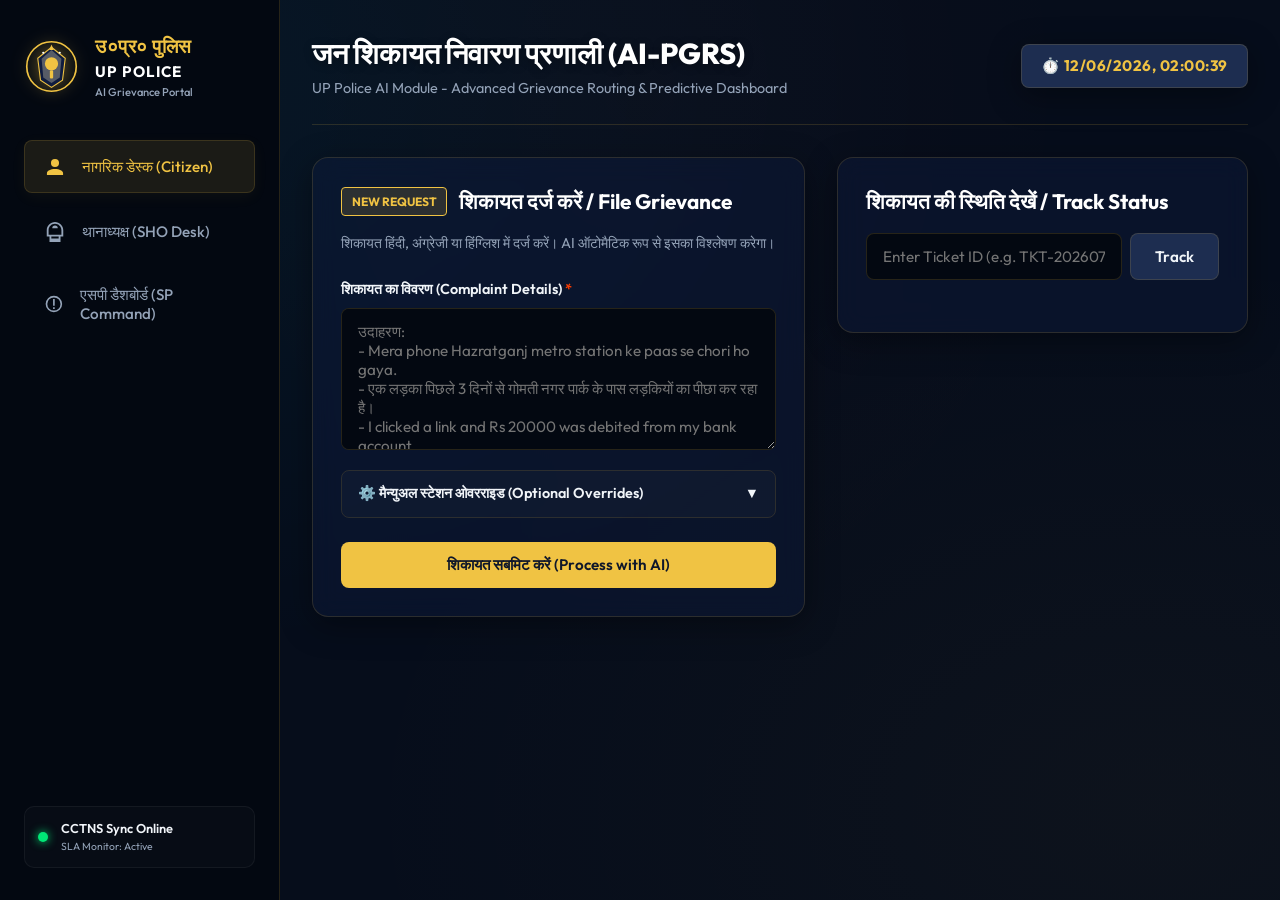
==== frontend/index.html @ 9579d9e3 "yes" ====
<!DOCTYPE html>
<html lang="hi">
<head>
    <meta charset="UTF-8">
    <meta name="viewport" content="width=device-width, initial-scale=1.0">
    <title>UP Police AI-PGRS | जन शिकायत निवारण प्रणाली</title>
    <meta name="description" content="Uttar Pradesh Police AI-Based Public Grievance Redressal System - Advanced Jan Sunwai & CCTNS Integration.">
    <!-- Google Fonts -->
    <link rel="preconnect" href="https://fonts.googleapis.com">
    <link rel="preconnect" href="https://fonts.gstatic.com" crossorigin>
    <link href="https://fonts.googleapis.com/css2?family=Outfit:wght@300;400;500;600;700;800&family=Yatra+One&display=swap" rel="stylesheet">
    <link rel="stylesheet" href="styles.css">
</head>
<body>
    <div class="app-container">
        <!-- Sidebar Navigation -->
        <aside class="sidebar">
            <div class="brand">
                <div class="logo-container">
                    <!-- Custom Police Emblem SVG -->
                    <svg viewBox="0 0 100 100" class="police-logo">
                        <circle cx="50" cy="50" r="45" fill="none" stroke="var(--gold)" stroke-width="3" />
                        <path d="M50,15 L75,35 L70,75 L50,88 L30,75 L25,35 Z" fill="var(--navy-light)" stroke="var(--gold)" stroke-width="2" />
                        <path d="M50,20 L68,36 L65,70 L50,80 L35,70 L32,36 Z" fill="var(--gold-light)" opacity="0.3"/>
                        <circle cx="50" cy="45" r="12" fill="var(--gold)"/>
                        <rect x="47" y="57" width="6" height="15" fill="var(--gold)" rx="2"/>
                        <polygon points="50,10 54,20 46,20" fill="var(--gold)"/>
                        <!-- Decorative stars -->
                        <circle cx="35" cy="25" r="2" fill="white"/>
                        <circle cx="65" cy="25" r="2" fill="white"/>
                    </svg>
                </div>
                <div class="brand-text">
                    <span class="hindi-brand">उ०प्र० पुलिस</span>
                    <span class="eng-brand">UP POLICE</span>
                    <span class="app-sub">AI Grievance Portal</span>
                </div>
            </div>
            
            <nav class="nav-menu">
                <button class="nav-item active" id="tab-citizen" onclick="switchTab('citizen')">
                    <svg class="nav-icon" viewBox="0 0 24 24"><path fill="currentColor" d="M12,4A4,4 0 0,1 16,8A4,4 0 0,1 12,12A4,4 0 0,1 8,8A4,4 0 0,1 12,4M12,14C16.42,14 20,15.79 20,18V20H4V18C4,15.79 7.58,14 12,14Z"/></svg>
                    <span>नागरिक डेस्क (Citizen)</span>
                </button>
                <button class="nav-item" id="tab-sho" onclick="switchTab('sho')">
                    <svg class="nav-icon" viewBox="0 0 24 24"><path fill="currentColor" d="M12,1C7,1 3,5 3,10V17H6V23H18V17H21V10C21,5 17,1 12,1M12,5A3,3 0 0,1 15,8H9A3,3 0 0,1 12,5M16,19H8V17H16V19M19,15H5V10C5,6.13 8.13,3 12,3C15.87,3 19,6.13 19,10V15Z"/></svg>
                    <span>थानाध्यक्ष (SHO Desk)</span>
                </button>
                <button class="nav-item" id="tab-sp" onclick="switchTab('sp')">
                    <svg class="nav-icon" viewBox="0 0 24 24"><path fill="currentColor" d="M12 2A10 10 0 0 0 2 12A10 10 0 0 0 12 22A10 10 0 0 0 22 12A10 10 0 0 0 12 2M12 4A8 8 0 0 1 20 12A8 8 0 0 1 12 20A8 8 0 0 1 4 12A8 8 0 0 1 12 4M11 6V14H13V6H11M11 16V18H13V16H11Z"/></svg>
                    <span>एसपी डैशबोर्ड (SP Command)</span>
                </button>
            </nav>

            <div class="system-status">
                <div class="status-indicator online"></div>
                <div class="status-details">
                    <span class="status-title">CCTNS Sync Online</span>
                    <span class="status-time">SLA Monitor: Active</span>
                </div>
            </div>
        </aside>

        <!-- Main Content Area -->
        <main class="main-content">
            <header class="top-header">
                <div class="header-title">
                    <h1 id="main-heading">जन शिकायत निवारण प्रणाली (AI-PGRS)</h1>
                    <p class="subtitle">UP Police AI Module - Advanced Grievance Routing & Predictive Dashboard</p>
                </div>
                <div class="live-clock" id="live-clock">Loading Time...</div>
            </header>

            <!-- CITIZEN VIEW -->
            <section id="view-citizen" class="content-section active">
                <div class="citizen-grid">
                    <!-- Left: File Complaint Card -->
                    <div class="card form-card">
                        <div class="card-header">
                            <span class="badge badge-gold">New Request</span>
                            <h2>शिकायत दर्ज करें / File Grievance</h2>
                        </div>
                        <p class="card-desc">शिकायत हिंदी, अंग्रेजी या हिंग्लिश में दर्ज करें। AI ऑटोमैटिक रूप से इसका विश्लेषण करेगा।</p>
                        
                        <form id="grievance-form" onsubmit="handleGrievanceSubmit(event)">
                            <div class="form-group">
                                <label for="complaint-text">शिकायत का विवरण (Complaint Details) <span class="required">*</span></label>
                                <textarea id="complaint-text" required placeholder="उदाहरण: 
- Mera phone Hazratganj metro station ke paas se chori ho gaya.
- एक लड़का पिछले 3 दिनों से गोमती नगर पार्क के पास लड़कियों का पीछा कर रहा है।
- I clicked a link and Rs 20000 was debited from my bank account." rows="6"></textarea>
                            </div>

                            <div class="accordion">
                                <div class="accordion-header" onclick="toggleAccordion('override-fields')">
                                    <span>⚙️ मैन्युअल स्टेशन ओवरराइड (Optional Overrides)</span>
                                    <span id="accordion-arrow">▼</span>
                                </div>
                                <div id="override-fields" class="accordion-content">
                                    <div class="form-row">
                                        <div class="form-group">
                                            <label for="citizen-district">जिला (District)</label>
                                            <select id="citizen-district" onchange="loadCitizenStations()">
                                                <option value="">AI automatic detection</option>
                                                <option value="Lucknow">Lucknow</option>
                                                <option value="Kanpur">Kanpur</option>
                                                <option value="Varanasi">Varanasi</option>
                                                <option value="Agra">Agra</option>
                                            </select>
                                        </div>
                                        <div class="form-group">
                                            <label for="citizen-station">थाना (Police Station)</label>
                                            <select id="citizen-station">
                                                <option value="">AI automatic detection</option>
                                            </select>
                                        </div>
                                    </div>
                                </div>
                            </div>

                            <button type="submit" id="btn-submit-grievance" class="btn btn-primary btn-block">
                                <span class="btn-text">शिकायत सबमिट करें (Process with AI)</span>
                                <div class="spinner" id="submit-spinner"></div>
                            </button>
                        </form>

                        <!-- Processing Timeline Loader (Simulated AI Steps) -->
                        <div class="ai-processing" id="ai-processing-loader">
                            <h3>AI Analyzing Grievance...</h3>
                            <div class="processing-steps">
                                <div class="step" id="step-lang"><span class="step-dot"></span> Detecting dialect & language...</div>
                                <div class="step" id="step-cat"><span class="step-dot"></span> Classifying crime type (NLP)...</div>
                                <div class="step" id="step-loc"><span class="step-dot"></span> Geolocation & station matching...</div>
                                <div class="step" id="step-urgency"><span class="step-dot"></span> Assessing urgency and SLA timer...</div>
                            </div>
                        </div>
                    </div>

                    <!-- Right Column: Submission Output / Ticket Status Tracker -->
                    <div class="citizen-right">
                        <!-- Dynamic Result Panel -->
                        <div class="card result-card" id="submission-result-card">
                            <div class="card-header border-bottom">
                                <span class="badge badge-success">Processed Successfully</span>
                                <h3>AI Analysis Output</h3>
                            </div>
                            <div class="result-details">
                                <div class="result-row highlighted">
                                    <span class="label">टिकेट आईडी (Ticket ID)</span>
                                    <span class="value val-ticket" id="res-ticket-id">-</span>
                                </div>
                                <div class="result-row">
                                    <span class="label">दर्ज भाषा (Language)</span>
                                    <span class="value" id="res-lang">-</span>
                                </div>
                                <div class="result-row">
                                    <span class="label">अपराध श्रेणी (Category)</span>
                                    <span class="value badge" id="res-category">-</span>
                                </div>
                                <div class="result-row">
                                    <span class="label">आवंटित थाना (Assigned Thana)</span>
                                    <span class="value" id="res-station">-</span>
                                </div>
                                <div class="result-row">
                                    <span class="label">गंभीरता स्कोर (Urgency Score)</span>
                                    <span class="value" id="res-urgency">-</span>
                                </div>
                                <div class="result-row">
                                    <span class="label">भाव विश्लेषण (Sentiment)</span>
                                    <span class="value" id="res-sentiment">-</span>
                                </div>
                                <div class="result-row status-highlight">
                                    <span class="label">वर्तमान स्थिति (Current Status)</span>
                                    <span class="value" id="res-status">-</span>
                                </div>
                            </div>
                            <div class="result-footer">
                                <p class="sla-warning">⏰ <strong>SLA Escalation Timer:</strong> If acknowledgment is not logged by the SHO within 1 minute, the case will automatically escalate to the SP Dashboard.</p>
                            </div>
                        </div>

                        <!-- Ticket Search Tracker -->
                        <div class="card tracker-card">
                            <div class="card-header">
                                <h2>शिकायत की स्थिति देखें / Track Status</h2>
                            </div>
                            <div class="search-box">
                                <input type="text" id="track-ticket-id" placeholder="Enter Ticket ID (e.g. TKT-20260701-0001)">
                                <button type="button" class="btn btn-secondary" onclick="trackGrievance()">Track</button>
                            </div>
                            
                            <div class="track-timeline" id="track-timeline-container">
                                <!-- Dynamically loaded actions timeline -->
                            </div>
                        </div>
                    </div>
                </div>
            </section>

            <!-- SHO WORKSTATION VIEW -->
            <section id="view-sho" class="content-section">
                <div class="sho-header-bar">
                    <div class="card sho-selector-card">
                        <label for="sho-station-select"><strong>कार्यरत थाना चुनें (Select Police Station Workspace):</strong></label>
                        <select id="sho-station-select" onchange="loadSHOGrievances()">
                            <!-- Seeded stations loaded dynamically -->
                        </select>
                    </div>
                </div>

                <div class="card table-card">
                    <div class="card-header flex-between">
                        <h2>थाने के मामले / Assigned Grievances</h2>
                        <span class="table-info" id="sho-cases-count">0 Cases Found</span>
                    </div>
                    
                    <div class="table-wrapper">
                        <table class="grid-table">
                            <thead>
                                <tr>
                                    <th>Ticket ID</th>
                                    <th>Grievance Text</th>
                                    <th>Category</th>
                                    <th>Urgency</th>
                                    <th>SLA Remaining / Escalation Status</th>
                                    <th>Status</th>
                                    <th>Actions</th>
                                </tr>
                            </thead>
                            <tbody id="sho-table-body">
                                <!-- Dynamic rows -->
                            </tbody>
                        </table>
                    </div>
                </div>

                <!-- Action Log Modal / Drawer (Inline Form below table) -->
                <div id="sho-action-drawer" class="card action-drawer-card hidden">
                    <div class="card-header flex-between border-bottom">
                        <h3>मामले पर कार्रवाई दर्ज करें | Log Action for <span id="action-tkt-display"></span></h3>
                        <button class="btn btn-close" onclick="closeSHODrawer()">✕</button>
                    </div>
                    <form onsubmit="submitSHOAction(event)" class="drawer-form">
                        <div class="form-row">
                            <div class="form-group">
                                <label for="action-sho-name">अधिकारी का नाम (Officer Name) <span class="required">*</span></label>
                                <input type="text" id="action-sho-name" required placeholder="e.g. Inspector Akhilesh Singh">
                            </div>
                            <div class="form-group">
                                <label for="action-status-select">स्थिति बदलें (Update Status) <span class="required">*</span></label>
                                <select id="action-status-select">
                                    <option value="Pending">Pending</option>
                                    <option value="Under Investigation">Under Investigation</option>
                                    <option value="Resolved">Resolved</option>
                                </select>
                            </div>
                        </div>
                        <div class="form-group">
                            <label for="action-message">की गई कार्रवाई का विवरण (Action Details / Investigation Diary) <span class="required">*</span></label>
                            <textarea id="action-message" required placeholder="दर्ज करें कि इस मामले में क्या कार्रवाई की जा रही है... (जैसे: गश्त दल भेजा गया, FIR दर्ज की गई, आदि)" rows="3"></textarea>
                        </div>
                        <div class="form-actions">
                            <button type="button" class="btn btn-secondary" onclick="closeSHODrawer()">Cancel</button>
                            <button type="submit" class="btn btn-primary">Save Action & Update status</button>
                        </div>
                    </form>
                </div>
            </section>

            <!-- SP DASHBOARD VIEW -->
            <section id="view-sp" class="content-section">
                <!-- SP Filtering Header -->
                <div class="sp-filters card">
                    <div class="form-row flex-align-center">
                        <div class="form-group">
                            <label for="sp-district-select"><strong>District Commander View (जिला):</strong></label>
                            <select id="sp-district-select" onchange="loadSPDashboard()">
                                <option value="Lucknow">Lucknow (Lucknow Range)</option>
                                <option value="Kanpur">Kanpur (Kanpur Outer/Inner)</option>
                                <option value="Varanasi">Varanasi (Varanasi Range)</option>
                                <option value="Agra">Agra (Agra Range)</option>
                            </select>
                        </div>
                        <div class="spam-toggle-container">
                            <label class="switch">
                                <input type="checkbox" id="sp-spam-toggle" onchange="loadSPDashboard()">
                                <span class="slider round"></span>
                            </label>
                            <span class="toggle-label">संभावित स्पैम/फेक दिखाएं (Show Potential Spam/Fake Only)</span>
                        </div>
                    </div>
                </div>

                <!-- KPI Cards Grid -->
                <div class="kpi-grid">
                    <div class="kpi-card card border-left-blue">
                        <span class="kpi-label">कुल शिकायतें (Total Complaints)</span>
                        <h3 class="kpi-val" id="kpi-total">0</h3>
                    </div>
                    <div class="kpi-card card border-left-orange">
                        <span class="kpi-label">लंबित शिकायतें (Unacknowledged / Pending)</span>
                        <h3 class="kpi-val text-orange" id="kpi-pending">0</h3>
                    </div>
                    <div class="kpi-card card border-left-green">
                        <span class="kpi-label">जांच के अधीन (Under Investigation)</span>
                        <h3 class="kpi-val text-green" id="kpi-active">0</h3>
                    </div>
                    <div class="kpi-card card border-left-gold">
                        <span class="kpi-label">निस्तारित (Resolved Cases)</span>
                        <h3 class="kpi-val text-gold" id="kpi-resolved">0</h3>
                    </div>
                    <div class="kpi-card card border-left-red alert-glowing">
                        <span class="kpi-label">SLA उल्लंघन (Escalations/Breaches)</span>
                        <h3 class="kpi-val text-red" id="kpi-escalated">0</h3>
                    </div>
                </div>

                <!-- Main Analytics Section (Map + Category Statistics) -->
                <div class="analytics-grid">
                    <!-- Left: Interactive Crime Hotmap SVG (Simulated) -->
                    <div class="card map-card">
                        <div class="card-header">
                            <h2>ज़िला अपराध हीटमैप | District Crime Hotspots (Real-time AI Overlay)</h2>
                        </div>
                        <p class="card-desc">सर्कल का साइज और रंग उस थाने में दर्ज कुल शिकायतों की संख्या को दर्शाता है।</p>
                        
                        <div class="map-wrapper">
                            <!-- Custom SVG District Map Overlay -->
                            <svg viewBox="0 0 500 500" class="district-svg" id="district-svg-map">
                                <defs>
                                    <radialGradient id="glow-red" cx="50%" cy="50%" r="50%">
                                        <stop offset="0%" stop-color="#ff4757" stop-opacity="0.8"/>
                                        <stop offset="100%" stop-color="#ff4757" stop-opacity="0"/>
                                    </radialGradient>
                                    <radialGradient id="glow-orange" cx="50%" cy="50%" r="50%">
                                        <stop offset="0%" stop-color="#ffa502" stop-opacity="0.8"/>
                                        <stop offset="100%" stop-color="#ffa502" stop-opacity="0"/>
                                    </radialGradient>
                                    <radialGradient id="glow-green" cx="50%" cy="50%" r="50%">
                                        <stop offset="0%" stop-color="#2ed573" stop-opacity="0.8"/>
                                        <stop offset="100%" stop-color="#2ed573" stop-opacity="0"/>
                                    </radialGradient>
                                </defs>
                                
                                <!-- Background Simulated Boundaries -->
                                <path d="M 50,50 L 250,30 L 450,80 L 480,250 L 400,450 L 150,470 L 30,300 Z" fill="rgba(10, 25, 47, 0.6)" stroke="var(--navy-light)" stroke-width="3" />
                                
                                <path d="M 50,50 L 180,180 L 250,30" fill="none" stroke="var(--navy-light)" stroke-width="1.5" stroke-dasharray="5,5"/>
                                <path d="M 180,180 L 150,470" fill="none" stroke="var(--navy-light)" stroke-width="1.5" stroke-dasharray="5,5"/>
                                <path d="M 180,180 L 400,450" fill="none" stroke="var(--navy-light)" stroke-width="1.5" stroke-dasharray="5,5"/>
                                <path d="M 180,180 L 480,250" fill="none" stroke="var(--navy-light)" stroke-width="1.5" stroke-dasharray="5,5"/>
                                
                                <!-- Police Stations Hotspot circles are injected dynamically via JavaScript -->
                                <g id="map-stations-group"></g>
                            </svg>
                        </div>
                    </div>

                    <!-- Right Column: Escalation Alerts Feed + Category Chart -->
                    <div class="analytics-right">
                        <!-- Category chart using pure HTML/CSS bars -->
                        <div class="card chart-card">
                            <div class="card-header">
                                <h2>श्रेणीवार वितरण | Category Breakdown</h2>
                            </div>
                            <div class="bar-chart-container" id="category-chart-container">
                                <!-- Dynamic bar rows -->
                            </div>
                        </div>

                        <!-- High Priority Escalation Alerts Feed -->
                        <div class="card alert-feed-card">
                            <div class="card-header">
                                <span class="alert-pulse-dot"></span>
                                <h2>त्वरित कार्रवाई अलर्ट | Critical SP Alerts</h2>
                            </div>
                            <div class="alert-list-wrapper" id="sp-alerts-list">
                                <!-- Dynamic escalation cards -->
                            </div>
                        </div>
                    </div>
                </div>
            </section>
        </main>
    </div>

    <!-- Script connection -->
    <script src="app.js"></script>
</body>
</html>
---- frontend/styles.css ----
/* UP Police AI-PGRS CSS Variables & Global Reset */
:root {
    --navy: #060d1b;
    --navy-light: #0f1c3f;
    --navy-lighter: #1d2d50;
    --navy-deep: #030811;
    --gold: #f0c343;
    --gold-light: #fff3c4;
    --white: #ffffff;
    
    --accent-blue: #00d2ff;
    --accent-green: #00e676;
    --accent-orange: #ff9100;
    --accent-red: #ff3d00;
    
    --text-main: #f1f5f9;
    --text-muted: #94a3b8;
    --text-dark: #0f172a;
    
    --glass-bg: rgba(15, 28, 63, 0.45);
    --glass-border: rgba(240, 195, 67, 0.15);
    --glass-shadow: 0 8px 32px 0 rgba(0, 0, 0, 0.37);
    
    --font-outfit: 'Outfit', sans-serif;
    --font-yatra: 'Yatra One', cursive;
}

* {
    margin: 0;
    padding: 0;
    box-sizing: border-box;
}

body {
    background-color: var(--navy);
    background-image: 
        radial-gradient(at 10% 10%, rgba(0, 210, 255, 0.05) 0px, transparent 50%),
        radial-gradient(at 90% 90%, rgba(240, 195, 67, 0.03) 0px, transparent 50%),
        radial-gradient(at 50% 10%, rgba(255, 61, 0, 0.02) 0px, transparent 50%);
    color: var(--text-main);
    font-family: var(--font-outfit);
    min-height: 100vh;
    overflow-x: hidden;
    line-height: 1.5;
}

/* App Layout Grid */
.app-container {
    display: grid;
    grid-template-columns: 280px 1fr;
    min-height: 100vh;
}

/* Sidebar Navigation */
.sidebar {
    background-color: var(--navy-deep);
    border-right: 1px solid var(--glass-border);
    padding: 2rem 1.5rem;
    display: flex;
    flex-direction: column;
    justify-content: space-between;
    height: 100vh;
    position: sticky;
    top: 0;
    z-index: 10;
}

.brand {
    display: flex;
    align-items: center;
    gap: 1rem;
    margin-bottom: 2.5rem;
}

.logo-container {
    width: 55px;
    height: 55px;
    filter: drop-shadow(0 0 8px rgba(240, 195, 67, 0.4));
}

.police-logo {
    width: 100%;
    height: 100%;
}

.brand-text {
    display: flex;
    flex-direction: column;
}

.hindi-brand {
    font-family: var(--font-outfit);
    font-weight: 800;
    font-size: 1.2rem;
    color: var(--gold);
    letter-spacing: 0.5px;
}

.eng-brand {
    font-weight: 700;
    font-size: 0.95rem;
    color: var(--white);
    letter-spacing: 1px;
}

.app-sub {
    font-size: 0.7rem;
    color: var(--text-muted);
    font-weight: 500;
}

.nav-menu {
    display: flex;
    flex-direction: column;
    gap: 0.75rem;
    flex-grow: 1;
}

.nav-item {
    background: none;
    border: 1px solid transparent;
    color: var(--text-muted);
    padding: 0.9rem 1.2rem;
    border-radius: 8px;
    cursor: pointer;
    font-family: var(--font-outfit);
    font-size: 0.95rem;
    font-weight: 500;
    display: flex;
    align-items: center;
    gap: 1rem;
    transition: all 0.3s cubic-bezier(0.4, 0, 0.2, 1);
    text-align: left;
    width: 100%;
}

.nav-item:hover {
    background-color: rgba(255, 255, 255, 0.03);
    color: var(--white);
    border-color: rgba(255, 255, 255, 0.05);
}

.nav-item.active {
    background-color: rgba(240, 195, 67, 0.1);
    color: var(--gold);
    border-color: var(--glass-border);
    box-shadow: 0 4px 15px rgba(240, 195, 67, 0.05);
}

.nav-icon {
    width: 22px;
    height: 22px;
    transition: transform 0.3s ease;
}

.nav-item.active .nav-icon {
    transform: scale(1.1);
}

.system-status {
    background: rgba(255, 255, 255, 0.02);
    border: 1px solid rgba(255, 255, 255, 0.05);
    border-radius: 10px;
    padding: 0.8rem;
    display: flex;
    align-items: center;
    gap: 0.8rem;
    margin-top: auto;
}

.status-indicator {
    width: 10px;
    height: 10px;
    border-radius: 50%;
}

.status-indicator.online {
    background-color: var(--accent-green);
    box-shadow: 0 0 10px var(--accent-green);
    animation: pulse-green 2s infinite;
}

.status-details {
    display: flex;
    flex-direction: column;
}

.status-title {
    font-size: 0.8rem;
    font-weight: 600;
    color: var(--text-main);
}

.status-time {
    font-size: 0.65rem;
    color: var(--text-muted);
}

/* Main Content Area */
.main-content {
    padding: 2rem;
    display: flex;
    flex-direction: column;
    gap: 2rem;
    height: 100vh;
    overflow-y: auto;
}

.top-header {
    display: flex;
    justify-content: space-between;
    align-items: center;
    border-bottom: 1px solid var(--glass-border);
    padding-bottom: 1.5rem;
}

.header-title h1 {
    font-size: 1.8rem;
    font-weight: 800;
    color: var(--white);
    text-shadow: 0 2px 10px rgba(0, 0, 0, 0.3);
}

.subtitle {
    color: var(--text-muted);
    font-size: 0.9rem;
    margin-top: 0.2rem;
}

.live-clock {
    background-color: var(--navy-lighter);
    border: 1px solid var(--glass-border);
    padding: 0.6rem 1.2rem;
    border-radius: 8px;
    font-weight: 700;
    font-size: 0.95rem;
    color: var(--gold);
    letter-spacing: 0.5px;
    box-shadow: var(--glass-shadow);
}

/* Content Sections */
.content-section {
    display: none;
    animation: fadeIn 0.4s ease-out forwards;
}

.content-section.active {
    display: block;
}

/* Cards Design System */
.card {
    background: var(--glass-bg);
    border: 1px solid var(--glass-border);
    border-radius: 16px;
    padding: 1.75rem;
    backdrop-filter: blur(12px);
    -webkit-backdrop-filter: blur(12px);
    box-shadow: var(--glass-shadow);
    transition: all 0.3s ease;
}

.card:hover {
    border-color: rgba(240, 195, 67, 0.25);
    box-shadow: 0 10px 40px 0 rgba(0, 0, 0, 0.45);
}

.card-header {
    display: flex;
    align-items: center;
    gap: 0.75rem;
    margin-bottom: 1rem;
}

.card-header h2 {
    font-size: 1.3rem;
    font-weight: 700;
    color: var(--white);
}

.card-desc {
    color: var(--text-muted);
    font-size: 0.9rem;
    margin-bottom: 1.5rem;
}

.border-bottom {
    border-bottom: 1px solid var(--glass-border);
    padding-bottom: 1rem;
    margin-bottom: 1.2rem;
}

/* Inputs & Form Styling */
.form-group {
    display: flex;
    flex-direction: column;
    gap: 0.5rem;
    margin-bottom: 1.25rem;
    width: 100%;
}

label {
    font-size: 0.9rem;
    font-weight: 600;
    color: var(--text-main);
}

.required {
    color: var(--accent-red);
}

textarea, select, input[type="text"] {
    background-color: var(--navy-deep);
    border: 1px solid var(--glass-border);
    border-radius: 8px;
    color: var(--text-main);
    padding: 0.8rem 1rem;
    font-family: var(--font-outfit);
    font-size: 0.95rem;
    transition: all 0.3s ease;
    width: 100%;
}

textarea:focus, select:focus, input[type="text"]:focus {
    outline: none;
    border-color: var(--gold);
    box-shadow: 0 0 0 3px rgba(240, 195, 67, 0.15);
}

.form-row {
    display: flex;
    gap: 1rem;
}

/* Buttons */
.btn {
    font-family: var(--font-outfit);
    font-weight: 600;
    font-size: 0.95rem;
    padding: 0.8rem 1.5rem;
    border-radius: 8px;
    cursor: pointer;
    border: 1px solid transparent;
    transition: all 0.3s ease;
    display: inline-flex;
    align-items: center;
    justify-content: center;
    gap: 0.5rem;
}

.btn-primary {
    background-color: var(--gold);
    color: var(--text-dark);
}

.btn-primary:hover {
    background-color: var(--gold-light);
    transform: translateY(-2px);
    box-shadow: 0 5px 15px rgba(240, 195, 67, 0.3);
}

.btn-secondary {
    background-color: var(--navy-lighter);
    color: var(--text-main);
    border-color: var(--glass-border);
}

.btn-secondary:hover {
    background-color: var(--navy-light);
    border-color: var(--gold);
}

.btn-block {
    width: 100%;
}

.btn-close {
    background: none;
    border: none;
    color: var(--text-muted);
    font-size: 1.2rem;
    cursor: pointer;
    transition: color 0.3s ease;
}

.btn-close:hover {
    color: var(--accent-red);
}

/* Badges */
.badge {
    font-size: 0.75rem;
    font-weight: 700;
    padding: 0.3rem 0.6rem;
    border-radius: 4px;
    text-transform: uppercase;
}

.badge-gold { background: rgba(240, 195, 67, 0.15); color: var(--gold); border: 1px solid var(--gold); }
.badge-success { background: rgba(0, 230, 118, 0.15); color: var(--accent-green); border: 1px solid var(--accent-green); }
.badge-danger { background: rgba(255, 61, 0, 0.15); color: var(--accent-red); border: 1px solid var(--accent-red); }
.badge-info { background: rgba(0, 210, 255, 0.15); color: var(--accent-blue); border: 1px solid var(--accent-blue); }

/* Accordion */
.accordion {
    border: 1px solid var(--glass-border);
    border-radius: 8px;
    margin-bottom: 1.5rem;
    overflow: hidden;
}

.accordion-header {
    background-color: rgba(255, 255, 255, 0.02);
    padding: 0.75rem 1rem;
    cursor: pointer;
    display: flex;
    justify-content: space-between;
    font-size: 0.9rem;
    font-weight: 600;
    color: var(--text-main);
    transition: background-color 0.3s ease;
}

.accordion-header:hover {
    background-color: rgba(255, 255, 255, 0.05);
}

.accordion-content {
    display: none;
    padding: 1rem;
    border-top: 1px solid var(--glass-border);
    background-color: rgba(0, 0, 0, 0.15);
}

/* Citizen Dashboard Grid layout */
.citizen-grid {
    display: grid;
    grid-template-columns: 1.2fr 1fr;
    gap: 2rem;
}

.citizen-right {
    display: flex;
    flex-direction: column;
    gap: 2rem;
}

/* AI loader steps */
.ai-processing {
    margin-top: 1.5rem;
    padding: 1.2rem;
    background: rgba(0, 0, 0, 0.2);
    border: 1px dashed var(--glass-border);
    border-radius: 10px;
    display: none;
}

.ai-processing h3 {
    font-size: 1rem;
    margin-bottom: 0.8rem;
    color: var(--gold);
    display: flex;
    align-items: center;
    gap: 0.5rem;
}

.processing-steps {
    display: flex;
    flex-direction: column;
    gap: 0.6rem;
}

.step {
    font-size: 0.85rem;
    color: var(--text-muted);
    display: flex;
    align-items: center;
    gap: 0.6rem;
}

.step-dot {
    width: 8px;
    height: 8px;
    border-radius: 50%;
    background-color: var(--navy-lighter);
    display: inline-block;
    transition: all 0.3s ease;
}

.step.active {
    color: var(--white);
    font-weight: 500;
}

.step.active .step-dot {
    background-color: var(--accent-blue);
    box-shadow: 0 0 8px var(--accent-blue);
}

.step.completed {
    color: var(--accent-green);
}

.step.completed .step-dot {
    background-color: var(--accent-green);
}

/* Result Panel Details */
.result-card {
    display: none; /* Injected on submit */
    border-color: var(--accent-green);
    animation: slideDown 0.4s ease-out forwards;
}

.result-details {
    display: flex;
    flex-direction: column;
    gap: 0.8rem;
}

.result-row {
    display: flex;
    justify-content: space-between;
    align-items: center;
    padding: 0.6rem 0;
    border-bottom: 1px solid rgba(255, 255, 255, 0.05);
}

.result-row:last-child {
    border-bottom: none;
}

.result-row.highlighted {
    background: rgba(240, 195, 67, 0.07);
    padding: 0.75rem;
    border-radius: 6px;
    border: 1px solid rgba(240, 195, 67, 0.15);
}

.result-row.status-highlight {
    background: rgba(0, 210, 255, 0.07);
    padding: 0.75rem;
    border-radius: 6px;
    border: 1px solid rgba(0, 210, 255, 0.15);
}

.val-ticket {
    font-weight: 700;
    color: var(--gold);
    letter-spacing: 0.5px;
}

.sla-warning {
    font-size: 0.8rem;
    color: var(--accent-orange);
    line-height: 1.4;
    background: rgba(255, 145, 0, 0.06);
    border: 1px solid rgba(255, 145, 0, 0.15);
    border-radius: 6px;
    padding: 0.6rem;
}

/* Tracker styling */
.search-box {
    display: flex;
    gap: 0.5rem;
    margin-bottom: 1.5rem;
}

.track-timeline {
    position: relative;
    padding-left: 24px;
    margin-top: 1rem;
    display: flex;
    flex-direction: column;
    gap: 1.25rem;
}

.track-timeline::before {
    content: '';
    position: absolute;
    left: 7px;
    top: 5px;
    bottom: 5px;
    width: 2px;
    background-color: var(--navy-lighter);
}

.timeline-event {
    position: relative;
}

.timeline-dot {
    position: absolute;
    left: -21px;
    top: 5px;
    width: 10px;
    height: 10px;
    border-radius: 50%;
    background-color: var(--gold);
    box-shadow: 0 0 6px var(--gold);
}

.timeline-event.urgent .timeline-dot {
    background-color: var(--accent-red);
    box-shadow: 0 0 8px var(--accent-red);
}

.timeline-time {
    font-size: 0.75rem;
    color: var(--text-muted);
    font-weight: 600;
}

.timeline-desc {
    font-size: 0.85rem;
    color: var(--text-main);
    margin-top: 0.15rem;
}

/* Tables and Grid */
.table-card {
    margin-top: 1.5rem;
}

.table-wrapper {
    overflow-x: auto;
    width: 100%;
}

.grid-table {
    border-collapse: collapse;
    font-family: var(--font-outfit);
    font-size: 0.9rem;
    text-align: left;
    width: 100%;
}

.grid-table th {
    background-color: var(--navy-lighter);
    color: var(--white);
    font-weight: 600;
    padding: 1rem;
    border-bottom: 1px solid var(--glass-border);
}

.grid-table td {
    padding: 1rem;
    border-bottom: 1px solid rgba(255, 255, 255, 0.05);
    color: var(--text-main);
}

.grid-table tr:hover td {
    background-color: rgba(255, 255, 255, 0.02);
}

.table-info {
    font-size: 0.85rem;
    color: var(--text-muted);
}

/* Action Log Drawer */
.action-drawer-card {
    margin-top: 2rem;
    border-color: var(--gold);
    animation: slideUp 0.3s ease-out forwards;
}

.drawer-form {
    display: flex;
    flex-direction: column;
    gap: 1.2rem;
    margin-top: 1.2rem;
}

.form-actions {
    display: flex;
    justify-content: flex-end;
    gap: 1rem;
}

.hidden {
    display: none !important;
}

/* Flex utilities */
.flex-between {
    display: flex;
    justify-content: space-between;
    align-items: center;
}

.flex-align-center {
    display: flex;
    align-items: center;
}

/* SP Dashboard Filtering & KPIs */
.sp-filters {
    margin-bottom: 2rem;
}

.spam-toggle-container {
    display: flex;
    align-items: center;
    gap: 0.75rem;
    margin-left: auto;
}

.toggle-label {
    font-size: 0.85rem;
    font-weight: 500;
    color: var(--text-muted);
}

/* Toggle Switch */
.switch {
    position: relative;
    display: inline-block;
    width: 48px;
    height: 24px;
}

.switch input {
    opacity: 0;
    width: 0;
    height: 0;
}

.slider {
    position: absolute;
    cursor: pointer;
    top: 0;
    left: 0;
    right: 0;
    bottom: 0;
    background-color: var(--navy-lighter);
    transition: .4s;
    border: 1px solid var(--glass-border);
}

.slider:before {
    position: absolute;
    content: "";
    height: 16px;
    width: 16px;
    left: 3px;
    bottom: 3px;
    background-color: var(--text-muted);
    transition: .4s;
}

input:checked + .slider {
    background-color: rgba(240, 195, 67, 0.2);
    border-color: var(--gold);
}

input:checked + .slider:before {
    transform: translateX(24px);
    background-color: var(--gold);
}

.slider.round {
    border-radius: 24px;
}

.slider.round:before {
    border-radius: 50%;
}

/* SP Dashboard KPIs */
.kpi-grid {
    display: grid;
    grid-template-columns: repeat(auto-fit, minmax(180px, 1fr));
    gap: 1.5rem;
    margin-bottom: 2rem;
}

.kpi-card {
    padding: 1.25rem;
    display: flex;
    flex-direction: column;
    gap: 0.4rem;
}

.kpi-label {
    font-size: 0.8rem;
    font-weight: 600;
    color: var(--text-muted);
    text-transform: uppercase;
    letter-spacing: 0.5px;
}

.kpi-val {
    font-size: 2.2rem;
    font-weight: 800;
    color: var(--white);
}

.border-left-blue { border-left: 4px solid var(--accent-blue); }
.border-left-orange { border-left: 4px solid var(--accent-orange); }
.border-left-green { border-left: 4px solid var(--accent-green); }
.border-left-gold { border-left: 4px solid var(--gold); }
.border-left-red { border-left: 4px solid var(--accent-red); }

.text-orange { color: var(--accent-orange); }
.text-green { color: var(--accent-green); }
.text-gold { color: var(--gold); }
.text-red { color: var(--accent-red); }

/* SP Alerts glowing anim */
.alert-glowing {
    position: relative;
    overflow: hidden;
}

.alert-glowing.alert-active {
    box-shadow: 0 0 15px rgba(255, 61, 0, 0.2);
    border-color: var(--accent-red);
}

.alert-glowing.alert-active::after {
    content: '';
    position: absolute;
    top: 0;
    left: -100%;
    width: 100%;
    height: 100%;
    background: linear-gradient(
        90deg,
        transparent,
        rgba(255, 61, 0, 0.05),
        transparent
    );
    animation: wave-flash 3s infinite linear;
}

/* Analytics Grid Layout */
.analytics-grid {
    display: grid;
    grid-template-columns: 1.2fr 1fr;
    gap: 2rem;
}

.analytics-right {
    display: flex;
    flex-direction: column;
    gap: 2rem;
}

/* Map Dashboard Card */
.map-card {
    display: flex;
    flex-direction: column;
    height: 100%;
}

.map-wrapper {
    background-color: var(--navy-deep);
    border: 1px solid var(--glass-border);
    border-radius: 12px;
    padding: 1rem;
    display: flex;
    align-items: center;
    justify-content: center;
    flex-grow: 1;
    min-height: 400px;
    position: relative;
}

.district-svg {
    max-height: 480px;
    width: 100%;
    height: auto;
}

/* Map Station Overlay nodes */
.map-node {
    cursor: pointer;
    transition: all 0.3s ease;
}

.map-node:hover {
    filter: drop-shadow(0 0 10px rgba(240, 195, 67, 0.6));
}

.pulse-ring {
    transform-origin: center;
    animation: ring-pulse 2s infinite ease-out;
}

.map-node-label {
    font-size: 10px;
    font-weight: 700;
    fill: var(--text-main);
    text-anchor: middle;
    pointer-events: none;
    text-shadow: 0 2px 4px var(--navy-deep);
}

/* Custom CSS Bar Chart */
.bar-chart-container {
    display: flex;
    flex-direction: column;
    gap: 1rem;
    margin-top: 1rem;
}

.chart-bar-row {
    display: flex;
    flex-direction: column;
    gap: 0.3rem;
}

.chart-bar-info {
    display: flex;
    justify-content: space-between;
    font-size: 0.85rem;
    font-weight: 500;
}

.chart-bar-bg {
    background-color: var(--navy-deep);
    border: 1px solid var(--glass-border);
    border-radius: 6px;
    height: 12px;
    overflow: hidden;
    width: 100%;
}

.chart-bar-fill {
    background: linear-gradient(90deg, var(--navy-lighter), var(--gold));
    border-radius: 6px;
    height: 100%;
    transition: width 1s cubic-bezier(0.4, 0, 0.2, 1);
    width: 0%;
}

/* SP Critical Alerts Feed */
.alert-feed-card {
    max-height: 380px;
}

.alert-pulse-dot {
    width: 8px;
    height: 8px;
    border-radius: 50%;
    background-color: var(--accent-red);
    box-shadow: 0 0 8px var(--accent-red);
    display: inline-block;
    animation: pulse-red 1.5s infinite;
}

.alert-list-wrapper {
    display: flex;
    flex-direction: column;
    gap: 0.8rem;
    margin-top: 1rem;
    overflow-y: auto;
    max-height: 280px;
    padding-right: 0.5rem;
}

/* Customize alert scrollbar */
.alert-list-wrapper::-webkit-scrollbar {
    width: 4px;
}
.alert-list-wrapper::-webkit-scrollbar-thumb {
    background-color: var(--glass-border);
    border-radius: 4px;
}

.sp-alert-item {
    background-color: rgba(255, 61, 0, 0.05);
    border: 1px solid rgba(255, 61, 0, 0.15);
    border-radius: 10px;
    padding: 0.8rem 1rem;
    display: flex;
    flex-direction: column;
    gap: 0.4rem;
    transition: all 0.3s ease;
    animation: slideIn 0.3s ease-out forwards;
}

.sp-alert-item:hover {
    background-color: rgba(255, 61, 0, 0.08);
    border-color: rgba(255, 61, 0, 0.3);
    transform: translateX(4px);
}

.alert-header {
    display: flex;
    justify-content: space-between;
    align-items: center;
}

.alert-tkt {
    font-size: 0.8rem;
    font-weight: 700;
    color: var(--accent-red);
}

.alert-station {
    font-size: 0.75rem;
    color: var(--text-muted);
    font-weight: 600;
}

.alert-text {
    font-size: 0.8rem;
    color: var(--text-main);
    line-height: 1.4;
    white-space: nowrap;
    overflow: hidden;
    text-overflow: ellipsis;
}

.alert-time {
    font-size: 0.7rem;
    color: var(--accent-orange);
    font-weight: 500;
    text-align: right;
}

/* Spinner & Animations */
.spinner {
    border: 3px solid rgba(0, 0, 0, 0.1);
    width: 20px;
    height: 20px;
    border-radius: 50%;
    border-left-color: var(--text-dark);
    animation: spin 0.8s linear infinite;
    display: none;
}

@keyframes spin {
    0% { transform: rotate(0deg); }
    100% { transform: rotate(360deg); }
}

@keyframes fadeIn {
    from { opacity: 0; transform: translateY(10px); }
    to { opacity: 1; transform: translateY(0); }
}

@keyframes slideDown {
    from { opacity: 0; transform: translateY(-15px); }
    to { opacity: 1; transform: translateY(0); }
}

@keyframes slideUp {
    from { opacity: 0; transform: translateY(15px); }
    to { opacity: 1; transform: translateY(0); }
}

@keyframes slideIn {
    from { opacity: 0; transform: translateX(-15px); }
    to { opacity: 1; transform: translateX(0); }
}

@keyframes pulse-green {
    0% { box-shadow: 0 0 0 0 rgba(0, 230, 118, 0.4); }
    70% { box-shadow: 0 0 0 8px rgba(0, 230, 118, 0); }
    100% { box-shadow: 0 0 0 0 rgba(0, 230, 118, 0); }
}

@keyframes pulse-red {
    0% { transform: scale(0.9); opacity: 0.8; }
    50% { transform: scale(1.1); opacity: 1; }
    100% { transform: scale(0.9); opacity: 0.8; }
}

@keyframes ring-pulse {
    0% { transform: scale(0.8); opacity: 0.8; }
    100% { transform: scale(2.2); opacity: 0; }
}

@keyframes wave-flash {
    0% { left: -100%; }
    100% { left: 100%; }
}

/* Custom Scrollbar for Main Content */
.main-content::-webkit-scrollbar {
    width: 6px;
}
.main-content::-webkit-scrollbar-thumb {
    background-color: var(--glass-border);
    border-radius: 4px;
}
.main-content::-webkit-scrollbar-track {
    background-color: var(--navy-deep);
}

/* Responsive breakdowns */
@media (max-width: 1024px) {
    .app-container {
        grid-template-columns: 1fr;
    }
    
    .sidebar {
        height: auto;
        position: relative;
        padding: 1.5rem;
    }
    
    .citizen-grid, .analytics-grid {
        grid-template-columns: 1fr;
    }
}
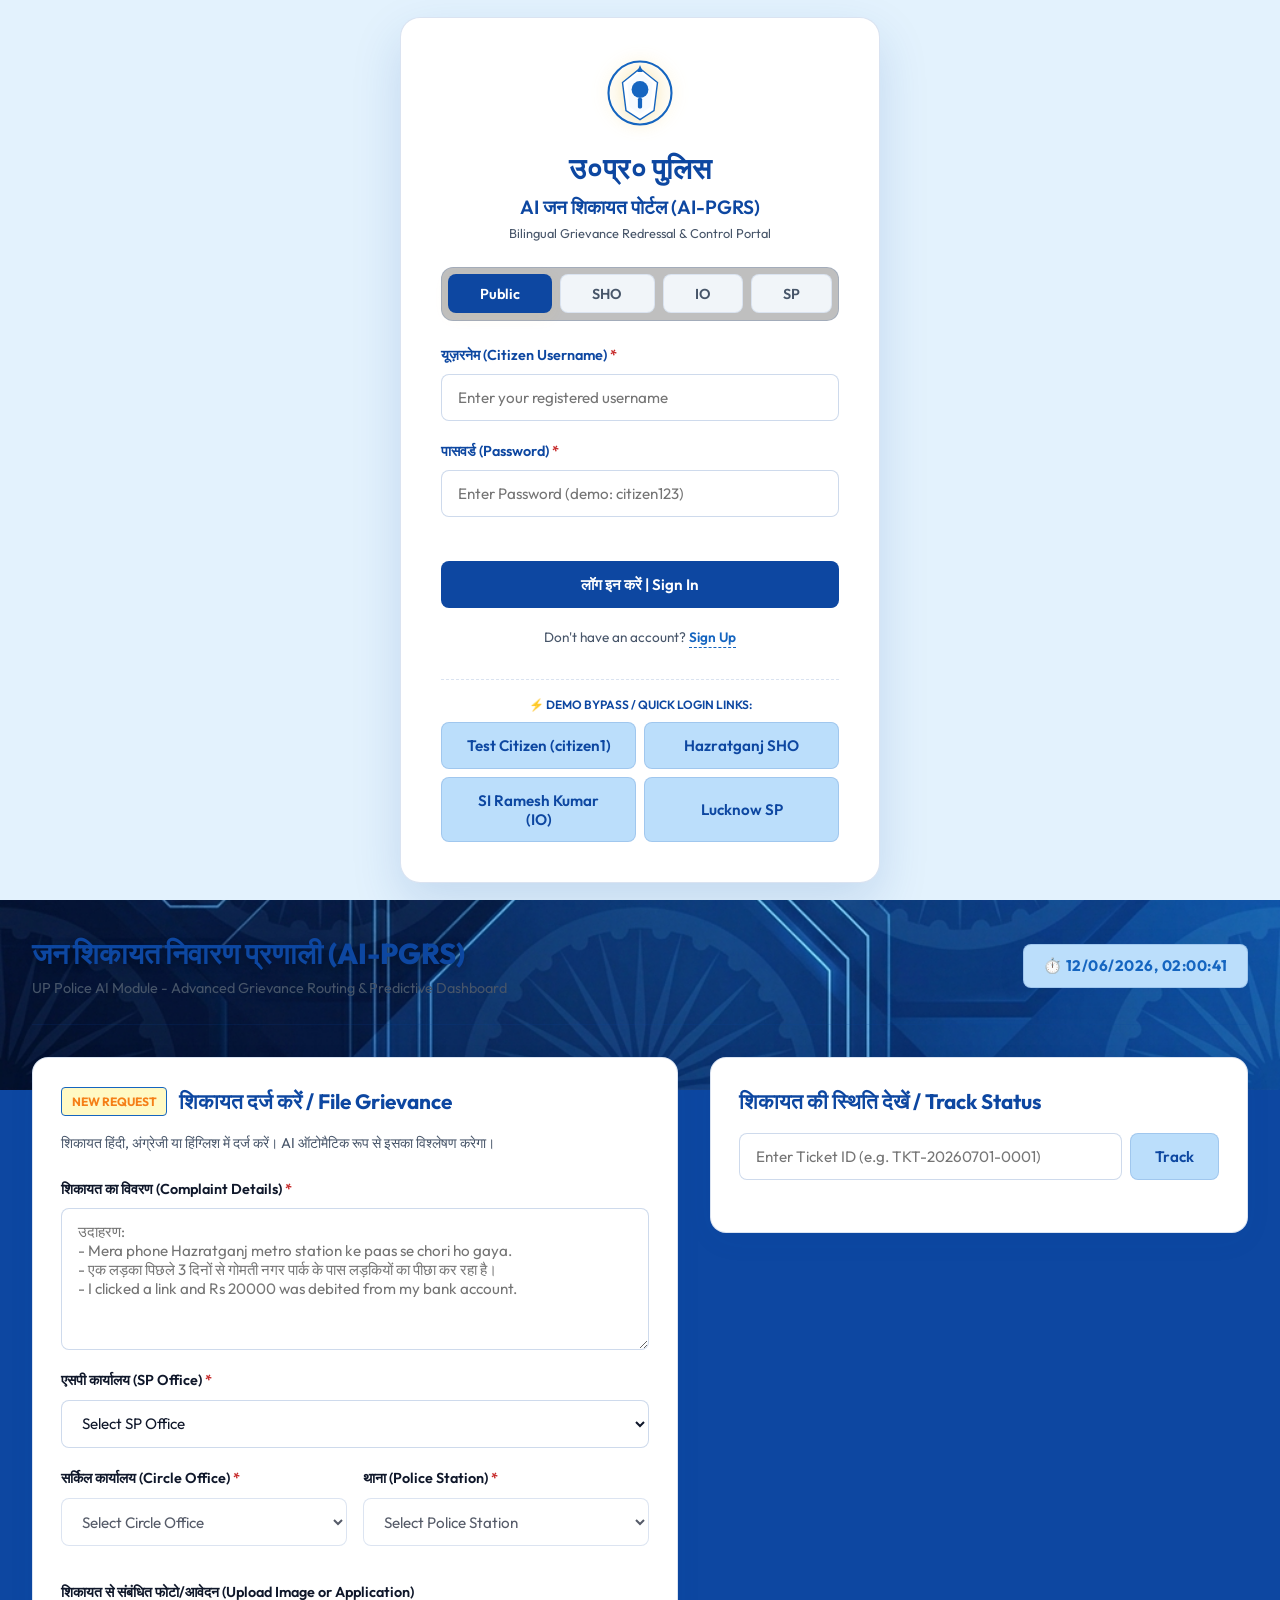
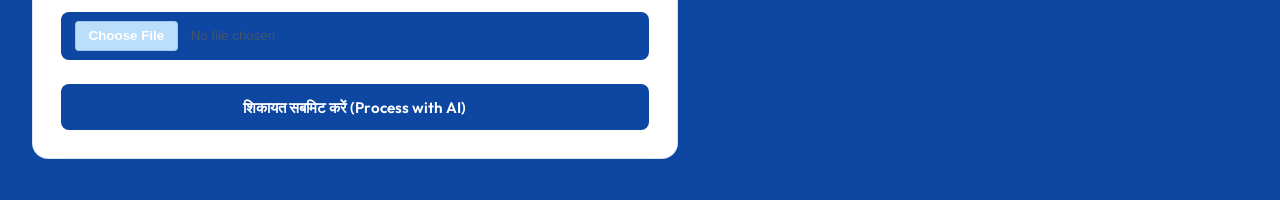
==== commit 748a2aaf: "y" ====
--- a/frontend/index.html
+++ b/frontend/index.html
@@ -1,390 +1,13 @@
 <!DOCTYPE html>
-<html lang="hi">
+<html>
 <head>
-    <meta charset="UTF-8">
-    <meta name="viewport" content="width=device-width, initial-scale=1.0">
-    <title>UP Police AI-PGRS | जन शिकायत निवारण प्रणाली</title>
-    <meta name="description" content="Uttar Pradesh Police AI-Based Public Grievance Redressal System - Advanced Jan Sunwai & CCTNS Integration.">
-    <!-- Google Fonts -->
-    <link rel="preconnect" href="https://fonts.googleapis.com">
-    <link rel="preconnect" href="https://fonts.gstatic.com" crossorigin>
-    <link href="https://fonts.googleapis.com/css2?family=Outfit:wght@300;400;500;600;700;800&family=Yatra+One&display=swap" rel="stylesheet">
-    <link rel="stylesheet" href="styles.css">
+    <meta http-equiv="refresh" content="0; url=../index.html">
+    <script type="text/javascript">
+        window.location.href = "../index.html";
+    </script>
+    <title>UP Police AI-PGRS Redirect</title>
 </head>
 <body>
-    <div class="app-container">
-        <!-- Sidebar Navigation -->
-        <aside class="sidebar">
-            <div class="brand">
-                <div class="logo-container">
-                    <!-- Custom Police Emblem SVG -->
-                    <svg viewBox="0 0 100 100" class="police-logo">
-                        <circle cx="50" cy="50" r="45" fill="none" stroke="var(--gold)" stroke-width="3" />
-                        <path d="M50,15 L75,35 L70,75 L50,88 L30,75 L25,35 Z" fill="var(--navy-light)" stroke="var(--gold)" stroke-width="2" />
-                        <path d="M50,20 L68,36 L65,70 L50,80 L35,70 L32,36 Z" fill="var(--gold-light)" opacity="0.3"/>
-                        <circle cx="50" cy="45" r="12" fill="var(--gold)"/>
-                        <rect x="47" y="57" width="6" height="15" fill="var(--gold)" rx="2"/>
-                        <polygon points="50,10 54,20 46,20" fill="var(--gold)"/>
-                        <!-- Decorative stars -->
-                        <circle cx="35" cy="25" r="2" fill="white"/>
-                        <circle cx="65" cy="25" r="2" fill="white"/>
-                    </svg>
-                </div>
-                <div class="brand-text">
-                    <span class="hindi-brand">उ०प्र० पुलिस</span>
-                    <span class="eng-brand">UP POLICE</span>
-                    <span class="app-sub">AI Grievance Portal</span>
-                </div>
-            </div>
-            
-            <nav class="nav-menu">
-                <button class="nav-item active" id="tab-citizen" onclick="switchTab('citizen')">
-                    <svg class="nav-icon" viewBox="0 0 24 24"><path fill="currentColor" d="M12,4A4,4 0 0,1 16,8A4,4 0 0,1 12,12A4,4 0 0,1 8,8A4,4 0 0,1 12,4M12,14C16.42,14 20,15.79 20,18V20H4V18C4,15.79 7.58,14 12,14Z"/></svg>
-                    <span>नागरिक डेस्क (Citizen)</span>
-                </button>
-                <button class="nav-item" id="tab-sho" onclick="switchTab('sho')">
-                    <svg class="nav-icon" viewBox="0 0 24 24"><path fill="currentColor" d="M12,1C7,1 3,5 3,10V17H6V23H18V17H21V10C21,5 17,1 12,1M12,5A3,3 0 0,1 15,8H9A3,3 0 0,1 12,5M16,19H8V17H16V19M19,15H5V10C5,6.13 8.13,3 12,3C15.87,3 19,6.13 19,10V15Z"/></svg>
-                    <span>थानाध्यक्ष (SHO Desk)</span>
-                </button>
-                <button class="nav-item" id="tab-sp" onclick="switchTab('sp')">
-                    <svg class="nav-icon" viewBox="0 0 24 24"><path fill="currentColor" d="M12 2A10 10 0 0 0 2 12A10 10 0 0 0 12 22A10 10 0 0 0 22 12A10 10 0 0 0 12 2M12 4A8 8 0 0 1 20 12A8 8 0 0 1 12 20A8 8 0 0 1 4 12A8 8 0 0 1 12 4M11 6V14H13V6H11M11 16V18H13V16H11Z"/></svg>
-                    <span>एसपी डैशबोर्ड (SP Command)</span>
-                </button>
-            </nav>
-
-            <div class="system-status">
-                <div class="status-indicator online"></div>
-                <div class="status-details">
-                    <span class="status-title">CCTNS Sync Online</span>
-                    <span class="status-time">SLA Monitor: Active</span>
-                </div>
-            </div>
-        </aside>
-
-        <!-- Main Content Area -->
-        <main class="main-content">
-            <header class="top-header">
-                <div class="header-title">
-                    <h1 id="main-heading">जन शिकायत निवारण प्रणाली (AI-PGRS)</h1>
-                    <p class="subtitle">UP Police AI Module - Advanced Grievance Routing & Predictive Dashboard</p>
-                </div>
-                <div class="live-clock" id="live-clock">Loading Time...</div>
-            </header>
-
-            <!-- CITIZEN VIEW -->
-            <section id="view-citizen" class="content-section active">
-                <div class="citizen-grid">
-                    <!-- Left: File Complaint Card -->
-                    <div class="card form-card">
-                        <div class="card-header">
-                            <span class="badge badge-gold">New Request</span>
-                            <h2>शिकायत दर्ज करें / File Grievance</h2>
-                        </div>
-                        <p class="card-desc">शिकायत हिंदी, अंग्रेजी या हिंग्लिश में दर्ज करें। AI ऑटोमैटिक रूप से इसका विश्लेषण करेगा।</p>
-                        
-                        <form id="grievance-form" onsubmit="handleGrievanceSubmit(event)">
-                            <div class="form-group">
-                                <label for="complaint-text">शिकायत का विवरण (Complaint Details) <span class="required">*</span></label>
-                                <textarea id="complaint-text" required placeholder="उदाहरण: 
-- Mera phone Hazratganj metro station ke paas se chori ho gaya.
-- एक लड़का पिछले 3 दिनों से गोमती नगर पार्क के पास लड़कियों का पीछा कर रहा है।
-- I clicked a link and Rs 20000 was debited from my bank account." rows="6"></textarea>
-                            </div>
-
-                            <div class="accordion">
-                                <div class="accordion-header" onclick="toggleAccordion('override-fields')">
-                                    <span>⚙️ मैन्युअल स्टेशन ओवरराइड (Optional Overrides)</span>
-                                    <span id="accordion-arrow">▼</span>
-                                </div>
-                                <div id="override-fields" class="accordion-content">
-                                    <div class="form-row">
-                                        <div class="form-group">
-                                            <label for="citizen-district">जिला (District)</label>
-                                            <select id="citizen-district" onchange="loadCitizenStations()">
-                                                <option value="">AI automatic detection</option>
-                                                <option value="Lucknow">Lucknow</option>
-                                                <option value="Kanpur">Kanpur</option>
-                                                <option value="Varanasi">Varanasi</option>
-                                                <option value="Agra">Agra</option>
-                                            </select>
-                                        </div>
-                                        <div class="form-group">
-                                            <label for="citizen-station">थाना (Police Station)</label>
-                                            <select id="citizen-station">
-                                                <option value="">AI automatic detection</option>
-                                            </select>
-                                        </div>
-                                    </div>
-                                </div>
-                            </div>
-
-                            <button type="submit" id="btn-submit-grievance" class="btn btn-primary btn-block">
-                                <span class="btn-text">शिकायत सबमिट करें (Process with AI)</span>
-                                <div class="spinner" id="submit-spinner"></div>
-                            </button>
-                        </form>
-
-                        <!-- Processing Timeline Loader (Simulated AI Steps) -->
-                        <div class="ai-processing" id="ai-processing-loader">
-                            <h3>AI Analyzing Grievance...</h3>
-                            <div class="processing-steps">
-                                <div class="step" id="step-lang"><span class="step-dot"></span> Detecting dialect & language...</div>
-                                <div class="step" id="step-cat"><span class="step-dot"></span> Classifying crime type (NLP)...</div>
-                                <div class="step" id="step-loc"><span class="step-dot"></span> Geolocation & station matching...</div>
-                                <div class="step" id="step-urgency"><span class="step-dot"></span> Assessing urgency and SLA timer...</div>
-                            </div>
-                        </div>
-                    </div>
-
-                    <!-- Right Column: Submission Output / Ticket Status Tracker -->
-                    <div class="citizen-right">
-                        <!-- Dynamic Result Panel -->
-                        <div class="card result-card" id="submission-result-card">
-                            <div class="card-header border-bottom">
-                                <span class="badge badge-success">Processed Successfully</span>
-                                <h3>AI Analysis Output</h3>
-                            </div>
-                            <div class="result-details">
-                                <div class="result-row highlighted">
-                                    <span class="label">टिकेट आईडी (Ticket ID)</span>
-                                    <span class="value val-ticket" id="res-ticket-id">-</span>
-                                </div>
-                                <div class="result-row">
-                                    <span class="label">दर्ज भाषा (Language)</span>
-                                    <span class="value" id="res-lang">-</span>
-                                </div>
-                                <div class="result-row">
-                                    <span class="label">अपराध श्रेणी (Category)</span>
-                                    <span class="value badge" id="res-category">-</span>
-                                </div>
-                                <div class="result-row">
-                                    <span class="label">आवंटित थाना (Assigned Thana)</span>
-                                    <span class="value" id="res-station">-</span>
-                                </div>
-                                <div class="result-row">
-                                    <span class="label">गंभीरता स्कोर (Urgency Score)</span>
-                                    <span class="value" id="res-urgency">-</span>
-                                </div>
-                                <div class="result-row">
-                                    <span class="label">भाव विश्लेषण (Sentiment)</span>
-                                    <span class="value" id="res-sentiment">-</span>
-                                </div>
-                                <div class="result-row status-highlight">
-                                    <span class="label">वर्तमान स्थिति (Current Status)</span>
-                                    <span class="value" id="res-status">-</span>
-                                </div>
-                            </div>
-                            <div class="result-footer">
-                                <p class="sla-warning">⏰ <strong>SLA Escalation Timer:</strong> If acknowledgment is not logged by the SHO within 1 minute, the case will automatically escalate to the SP Dashboard.</p>
-                            </div>
-                        </div>
-
-                        <!-- Ticket Search Tracker -->
-                        <div class="card tracker-card">
-                            <div class="card-header">
-                                <h2>शिकायत की स्थिति देखें / Track Status</h2>
-                            </div>
-                            <div class="search-box">
-                                <input type="text" id="track-ticket-id" placeholder="Enter Ticket ID (e.g. TKT-20260701-0001)">
-                                <button type="button" class="btn btn-secondary" onclick="trackGrievance()">Track</button>
-                            </div>
-                            
-                            <div class="track-timeline" id="track-timeline-container">
-                                <!-- Dynamically loaded actions timeline -->
-                            </div>
-                        </div>
-                    </div>
-                </div>
-            </section>
-
-            <!-- SHO WORKSTATION VIEW -->
-            <section id="view-sho" class="content-section">
-                <div class="sho-header-bar">
-                    <div class="card sho-selector-card">
-                        <label for="sho-station-select"><strong>कार्यरत थाना चुनें (Select Police Station Workspace):</strong></label>
-                        <select id="sho-station-select" onchange="loadSHOGrievances()">
-                            <!-- Seeded stations loaded dynamically -->
-                        </select>
-                    </div>
-                </div>
-
-                <div class="card table-card">
-                    <div class="card-header flex-between">
-                        <h2>थाने के मामले / Assigned Grievances</h2>
-                        <span class="table-info" id="sho-cases-count">0 Cases Found</span>
-                    </div>
-                    
-                    <div class="table-wrapper">
-                        <table class="grid-table">
-                            <thead>
-                                <tr>
-                                    <th>Ticket ID</th>
-                                    <th>Grievance Text</th>
-                                    <th>Category</th>
-                                    <th>Urgency</th>
-                                    <th>SLA Remaining / Escalation Status</th>
-                                    <th>Status</th>
-                                    <th>Actions</th>
-                                </tr>
-                            </thead>
-                            <tbody id="sho-table-body">
-                                <!-- Dynamic rows -->
-                            </tbody>
-                        </table>
-                    </div>
-                </div>
-
-                <!-- Action Log Modal / Drawer (Inline Form below table) -->
-                <div id="sho-action-drawer" class="card action-drawer-card hidden">
-                    <div class="card-header flex-between border-bottom">
-                        <h3>मामले पर कार्रवाई दर्ज करें | Log Action for <span id="action-tkt-display"></span></h3>
-                        <button class="btn btn-close" onclick="closeSHODrawer()">✕</button>
-                    </div>
-                    <form onsubmit="submitSHOAction(event)" class="drawer-form">
-                        <div class="form-row">
-                            <div class="form-group">
-                                <label for="action-sho-name">अधिकारी का नाम (Officer Name) <span class="required">*</span></label>
-                                <input type="text" id="action-sho-name" required placeholder="e.g. Inspector Akhilesh Singh">
-                            </div>
-                            <div class="form-group">
-                                <label for="action-status-select">स्थिति बदलें (Update Status) <span class="required">*</span></label>
-                                <select id="action-status-select">
-                                    <option value="Pending">Pending</option>
-                                    <option value="Under Investigation">Under Investigation</option>
-                                    <option value="Resolved">Resolved</option>
-                                </select>
-                            </div>
-                        </div>
-                        <div class="form-group">
-                            <label for="action-message">की गई कार्रवाई का विवरण (Action Details / Investigation Diary) <span class="required">*</span></label>
-                            <textarea id="action-message" required placeholder="दर्ज करें कि इस मामले में क्या कार्रवाई की जा रही है... (जैसे: गश्त दल भेजा गया, FIR दर्ज की गई, आदि)" rows="3"></textarea>
-                        </div>
-                        <div class="form-actions">
-                            <button type="button" class="btn btn-secondary" onclick="closeSHODrawer()">Cancel</button>
-                            <button type="submit" class="btn btn-primary">Save Action & Update status</button>
-                        </div>
-                    </form>
-                </div>
-            </section>
-
-            <!-- SP DASHBOARD VIEW -->
-            <section id="view-sp" class="content-section">
-                <!-- SP Filtering Header -->
-                <div class="sp-filters card">
-                    <div class="form-row flex-align-center">
-                        <div class="form-group">
-                            <label for="sp-district-select"><strong>District Commander View (जिला):</strong></label>
-                            <select id="sp-district-select" onchange="loadSPDashboard()">
-                                <option value="Lucknow">Lucknow (Lucknow Range)</option>
-                                <option value="Kanpur">Kanpur (Kanpur Outer/Inner)</option>
-                                <option value="Varanasi">Varanasi (Varanasi Range)</option>
-                                <option value="Agra">Agra (Agra Range)</option>
-                            </select>
-                        </div>
-                        <div class="spam-toggle-container">
-                            <label class="switch">
-                                <input type="checkbox" id="sp-spam-toggle" onchange="loadSPDashboard()">
-                                <span class="slider round"></span>
-                            </label>
-                            <span class="toggle-label">संभावित स्पैम/फेक दिखाएं (Show Potential Spam/Fake Only)</span>
-                        </div>
-                    </div>
-                </div>
-
-                <!-- KPI Cards Grid -->
-                <div class="kpi-grid">
-                    <div class="kpi-card card border-left-blue">
-                        <span class="kpi-label">कुल शिकायतें (Total Complaints)</span>
-                        <h3 class="kpi-val" id="kpi-total">0</h3>
-                    </div>
-                    <div class="kpi-card card border-left-orange">
-                        <span class="kpi-label">लंबित शिकायतें (Unacknowledged / Pending)</span>
-                        <h3 class="kpi-val text-orange" id="kpi-pending">0</h3>
-                    </div>
-                    <div class="kpi-card card border-left-green">
-                        <span class="kpi-label">जांच के अधीन (Under Investigation)</span>
-                        <h3 class="kpi-val text-green" id="kpi-active">0</h3>
-                    </div>
-                    <div class="kpi-card card border-left-gold">
-                        <span class="kpi-label">निस्तारित (Resolved Cases)</span>
-                        <h3 class="kpi-val text-gold" id="kpi-resolved">0</h3>
-                    </div>
-                    <div class="kpi-card card border-left-red alert-glowing">
-                        <span class="kpi-label">SLA उल्लंघन (Escalations/Breaches)</span>
-                        <h3 class="kpi-val text-red" id="kpi-escalated">0</h3>
-                    </div>
-                </div>
-
-                <!-- Main Analytics Section (Map + Category Statistics) -->
-                <div class="analytics-grid">
-                    <!-- Left: Interactive Crime Hotmap SVG (Simulated) -->
-                    <div class="card map-card">
-                        <div class="card-header">
-                            <h2>ज़िला अपराध हीटमैप | District Crime Hotspots (Real-time AI Overlay)</h2>
-                        </div>
-                        <p class="card-desc">सर्कल का साइज और रंग उस थाने में दर्ज कुल शिकायतों की संख्या को दर्शाता है।</p>
-                        
-                        <div class="map-wrapper">
-                            <!-- Custom SVG District Map Overlay -->
-                            <svg viewBox="0 0 500 500" class="district-svg" id="district-svg-map">
-                                <defs>
-                                    <radialGradient id="glow-red" cx="50%" cy="50%" r="50%">
-                                        <stop offset="0%" stop-color="#ff4757" stop-opacity="0.8"/>
-                                        <stop offset="100%" stop-color="#ff4757" stop-opacity="0"/>
-                                    </radialGradient>
-                                    <radialGradient id="glow-orange" cx="50%" cy="50%" r="50%">
-                                        <stop offset="0%" stop-color="#ffa502" stop-opacity="0.8"/>
-                                        <stop offset="100%" stop-color="#ffa502" stop-opacity="0"/>
-                                    </radialGradient>
-                                    <radialGradient id="glow-green" cx="50%" cy="50%" r="50%">
-                                        <stop offset="0%" stop-color="#2ed573" stop-opacity="0.8"/>
-                                        <stop offset="100%" stop-color="#2ed573" stop-opacity="0"/>
-                                    </radialGradient>
-                                </defs>
-                                
-                                <!-- Background Simulated Boundaries -->
-                                <path d="M 50,50 L 250,30 L 450,80 L 480,250 L 400,450 L 150,470 L 30,300 Z" fill="rgba(10, 25, 47, 0.6)" stroke="var(--navy-light)" stroke-width="3" />
-                                
-                                <path d="M 50,50 L 180,180 L 250,30" fill="none" stroke="var(--navy-light)" stroke-width="1.5" stroke-dasharray="5,5"/>
-                                <path d="M 180,180 L 150,470" fill="none" stroke="var(--navy-light)" stroke-width="1.5" stroke-dasharray="5,5"/>
-                                <path d="M 180,180 L 400,450" fill="none" stroke="var(--navy-light)" stroke-width="1.5" stroke-dasharray="5,5"/>
-                                <path d="M 180,180 L 480,250" fill="none" stroke="var(--navy-light)" stroke-width="1.5" stroke-dasharray="5,5"/>
-                                
-                                <!-- Police Stations Hotspot circles are injected dynamically via JavaScript -->
-                                <g id="map-stations-group"></g>
-                            </svg>
-                        </div>
-                    </div>
-
-                    <!-- Right Column: Escalation Alerts Feed + Category Chart -->
-                    <div class="analytics-right">
-                        <!-- Category chart using pure HTML/CSS bars -->
-                        <div class="card chart-card">
-                            <div class="card-header">
-                                <h2>श्रेणीवार वितरण | Category Breakdown</h2>
-                            </div>
-                            <div class="bar-chart-container" id="category-chart-container">
-                                <!-- Dynamic bar rows -->
-                            </div>
-                        </div>
-
-                        <!-- High Priority Escalation Alerts Feed -->
-                        <div class="card alert-feed-card">
-                            <div class="card-header">
-                                <span class="alert-pulse-dot"></span>
-                                <h2>त्वरित कार्रवाई अलर्ट | Critical SP Alerts</h2>
-                            </div>
-                            <div class="alert-list-wrapper" id="sp-alerts-list">
-                                <!-- Dynamic escalation cards -->
-                            </div>
-                        </div>
-                    </div>
-                </div>
-            </section>
-        </main>
-    </div>
-
-    <!-- Script connection -->
-    <script src="app.js"></script>
+    <p>Redirecting to the main application... If you are not redirected, please <a href="../index.html">click here</a>.</p>
 </body>
 </html>
